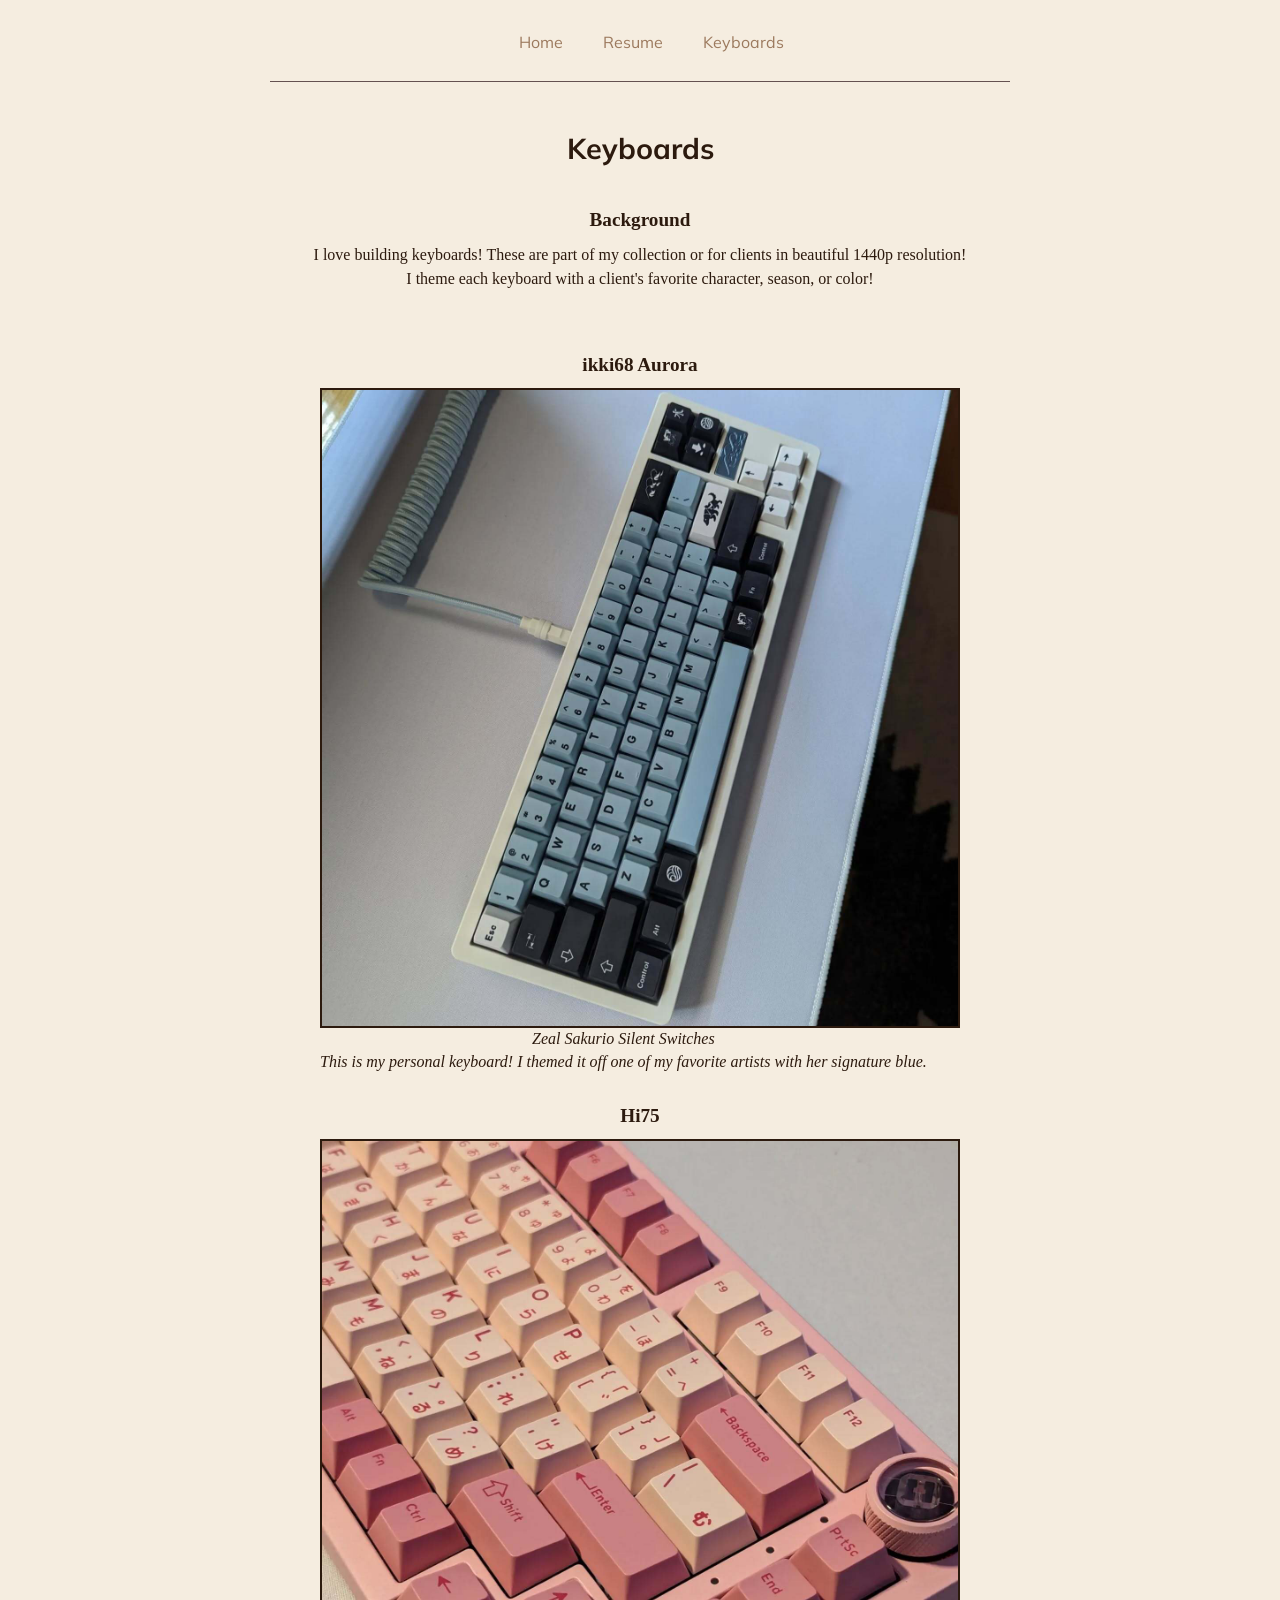
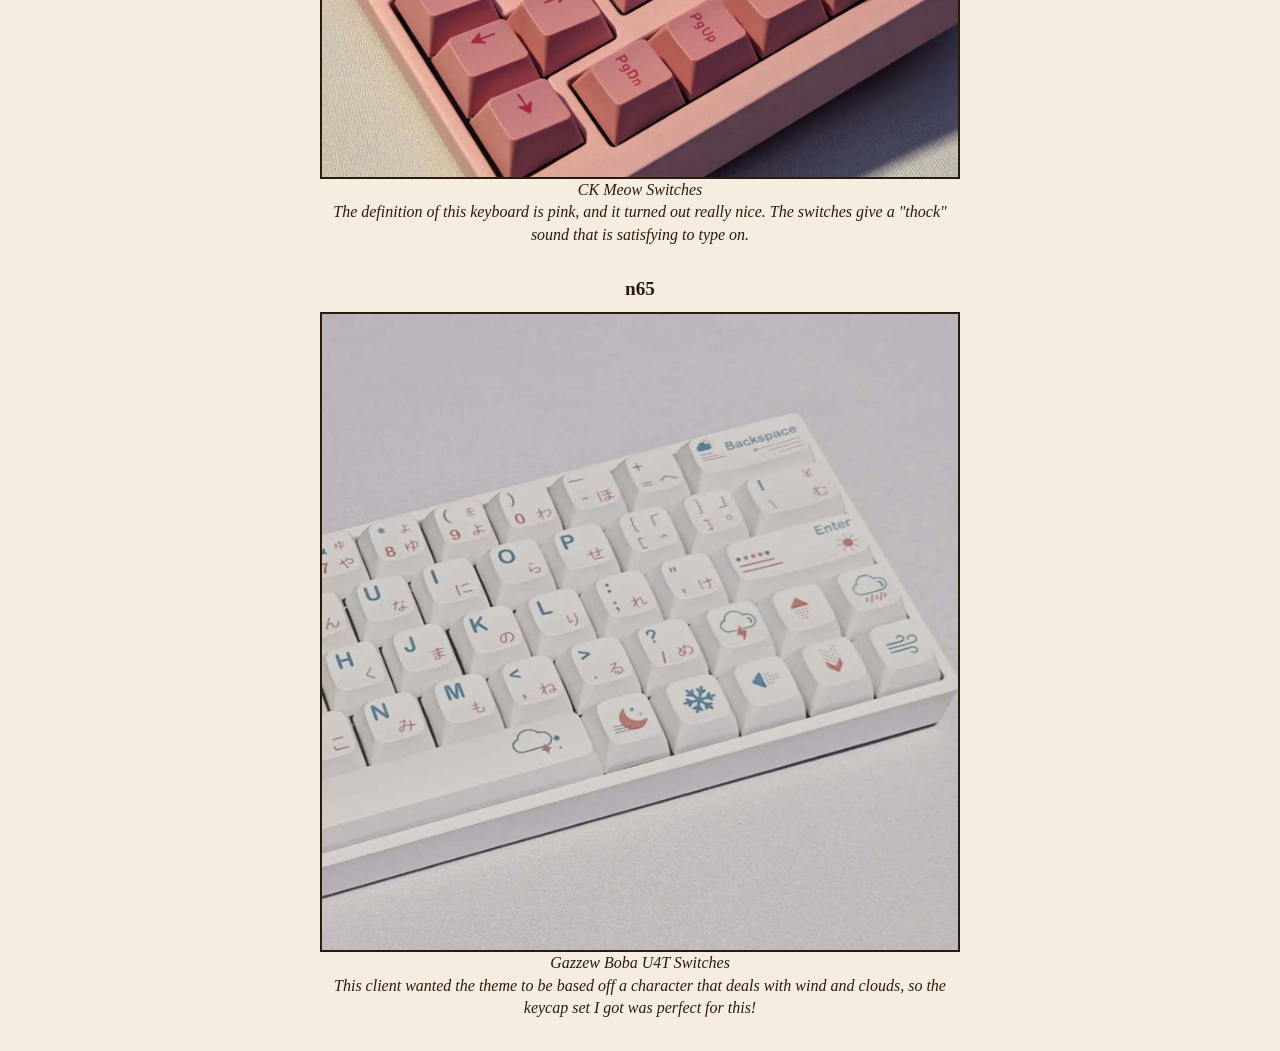
==== keyboards.html @ d9c362c8 "init from proj2" ====
<!DOCTYPE html>
<html lang="en">
<head>
  <meta charset="utf-8">
  <title>Keyboards</title>
  <link rel="stylesheet" href="css/reset.css">
  <link rel="stylesheet" href="css/style.css">
</head>
<body>
  <header>
    <nav>
      <ul>
        <li><a href="index.html">Home</a></li>
        <li><a href="resume.html">Resume</a></li>
        <li><a href="keyboards.html">Keyboards</a></li>
      </ul>
    </nav>
  </header>
  <h1>Keyboards</h1>
  <section id="info">
    <h2>Background</h2>
    <p>I love building keyboards! These are part of my collection or for clients in beautiful 1440p resolution!</p>
    <p>I theme each keyboard with a client's favorite character, season, or color!</p>
  </section>
  <section id="keyboard-pictures">
    <div class="keyboard">
      <h2>ikki68 Aurora</h2>
      <img src="images/ikki68.jpg" alt="Picture of ikki68 Aurora Mizu with Sakurio switches">
      <div class="caption">
        <p>Zeal Sakurio Silent Switches</p>
        <p>This is my personal keyboard! I themed it off one of my favorite artists with her signature blue.</p>
      </div>
    </div>
    <div class="keyboard">
      <h2>Hi75</h2>
      <img src="images/pink.jpg" alt="Picture of Hi75 with CK Meow Switches">
      <div class="caption">
        <p>CK Meow Switches</p>
        <p>The definition of this keyboard is pink, and it turned out really nice. The switches give a "thock" sound that is satisfying to type on.</p>
      </div>
    </div>
    <div class="keyboard">
      <h2>n65</h2>
      <img src="images/cloud.jpg" alt="Picture of n65 with Boba U4T Switches">
      <div class="caption">
        <p>Gazzew Boba U4T Switches</p>
        <p>This client wanted the theme to be based off a character that deals with wind and clouds, so the keycap set I got was perfect for this!</p>
      </div>
    </div>
  </section>
</body>
</html>
---- css/style.css ----
@import url('https://fonts.googleapis.com/css?family=Muli&display=swap');

html {
  box-sizing: border-box;
  margin: 0;
  padding: 0;
}

body {
  font-family: Verdana, Geneva, Tahoma, serif;
  background-color: #f5ede0;
  color: #2c1a0e;
  font-size: 1rem;
  text-align: center;
  margin: 0 auto;
}

header {
  font-family: "Muli", Verdana, Geneva, serif;
  max-width: 740px;
  margin: 2rem auto 3rem;
  border-bottom: 1px solid #645151;
  padding-bottom: 1rem;
  position: relative;
}

header nav ul {
  display: flex;
  justify-content: center;
  gap: 2.5rem;
  list-style: none;
}

header nav ul li a {
  font-size: 1rem;
  text-decoration: none;
  color: #9c7a5e;
}

header nav ul li a:hover {
  color: #2c1a0e;
}

h1 {
  font-family: "Muli", Verdana, Geneva, serif;
  font-size: 1.8rem;
  margin-bottom: 1.5rem;
}

h2 {
  font-weight: bold;
  font-size: 1.2rem;
  margin-bottom: 0.75rem;
  padding-top: 1em;
}

h3 {
  font-size: 1rem;
  font-weight: bold;
  margin-bottom: 2px;
}

h4 {
  font-size: 0.875rem;
  font-weight: normal;
  font-style: italic;
  margin: 6px 0;
}

ol, ul {
  padding-left: 1.4rem;
  margin-bottom: 0.6rem;
  text-align: left;
}

li {
  margin-bottom: 0.2rem;
}

video {
  display: block;
  margin: 0.75rem auto 0;
  max-width: 360px;
  border: 5px solid #b47e59;
}

img {
  display: block;
  max-width: 100%;
  border: 2px solid #2c1a0e;
  margin: 0 auto;
}

a {
  color: #9c7a5e;
}

a:hover {
  color: #2c1a0e;
}


/* index page styling */

#bio {
  max-width: 500px;
  margin: 0 auto 2rem;
}

#bio p {
  line-height: 1.6em;
}

#hobbies h3 {
  font-size: 1.1rem;
  font-weight: bold;
  margin-bottom: 0.5rem;
  color: #7a4f2e;
  border-bottom: 2px solid #2c1a0e;
}

.hobby {
  max-width: 500px;
  margin: 0 auto 1.5rem;
  text-align: left;
}

.hobby p {
  line-height: 1.5em;
}

.hobby ol,
.hobby ul {
  display: block;
  text-align: left;
  list-style: disc;
}

/* keyboard page styling */

.caption {
  float: left;
  max-width: 40rem;
  padding-bottom: 2em;
  font-style: italic;
  line-height: 1.4em;
}

#keyboard-pictures {
  max-width: 40rem;
  margin: 0 auto;
}

#keyboard-pictures .keyboard {
  margin-bottom: 3rem;
}

#info h2 {
  padding-top: 1em;
}

#info p {
  line-height: 1.5em;
}

/* resume page styling */

.resume-container {
  width: 740px;
  margin: 0 auto;
  text-align: left;
}

#contact {
  margin-bottom: 28px;
  padding-bottom: 15px;
  overflow: hidden;
}

#contact h1 {
  font-size: 2rem;
  font-weight: bold;
  margin-bottom: 5px;
  border-top: none;
}

#contact .contact-details {
  float: left;
  text-align: left;
  font-size: 0.875rem;
}

section {
  margin-bottom: 24px;
  padding-bottom: 20px;
}

.resume-container h2 {
  border-top: 1px solid #2c1a0e;
  padding-top: 0.75em;
  margin-bottom: 14px;
}

.work {
  margin-bottom: 16px;
  overflow: hidden;
}
 
.work:last-child {
  margin-bottom: 0;
}

.work .date {
  float: right;
  font-size: 0.875rem;
  font-style: italic;
  color: #645151;
}

#skills ul {
  list-style: disc;
  text-align: left;
  padding-left: 1.4rem;
  display: block;
}

#skills li {
  margin-bottom: 0.4rem;
}
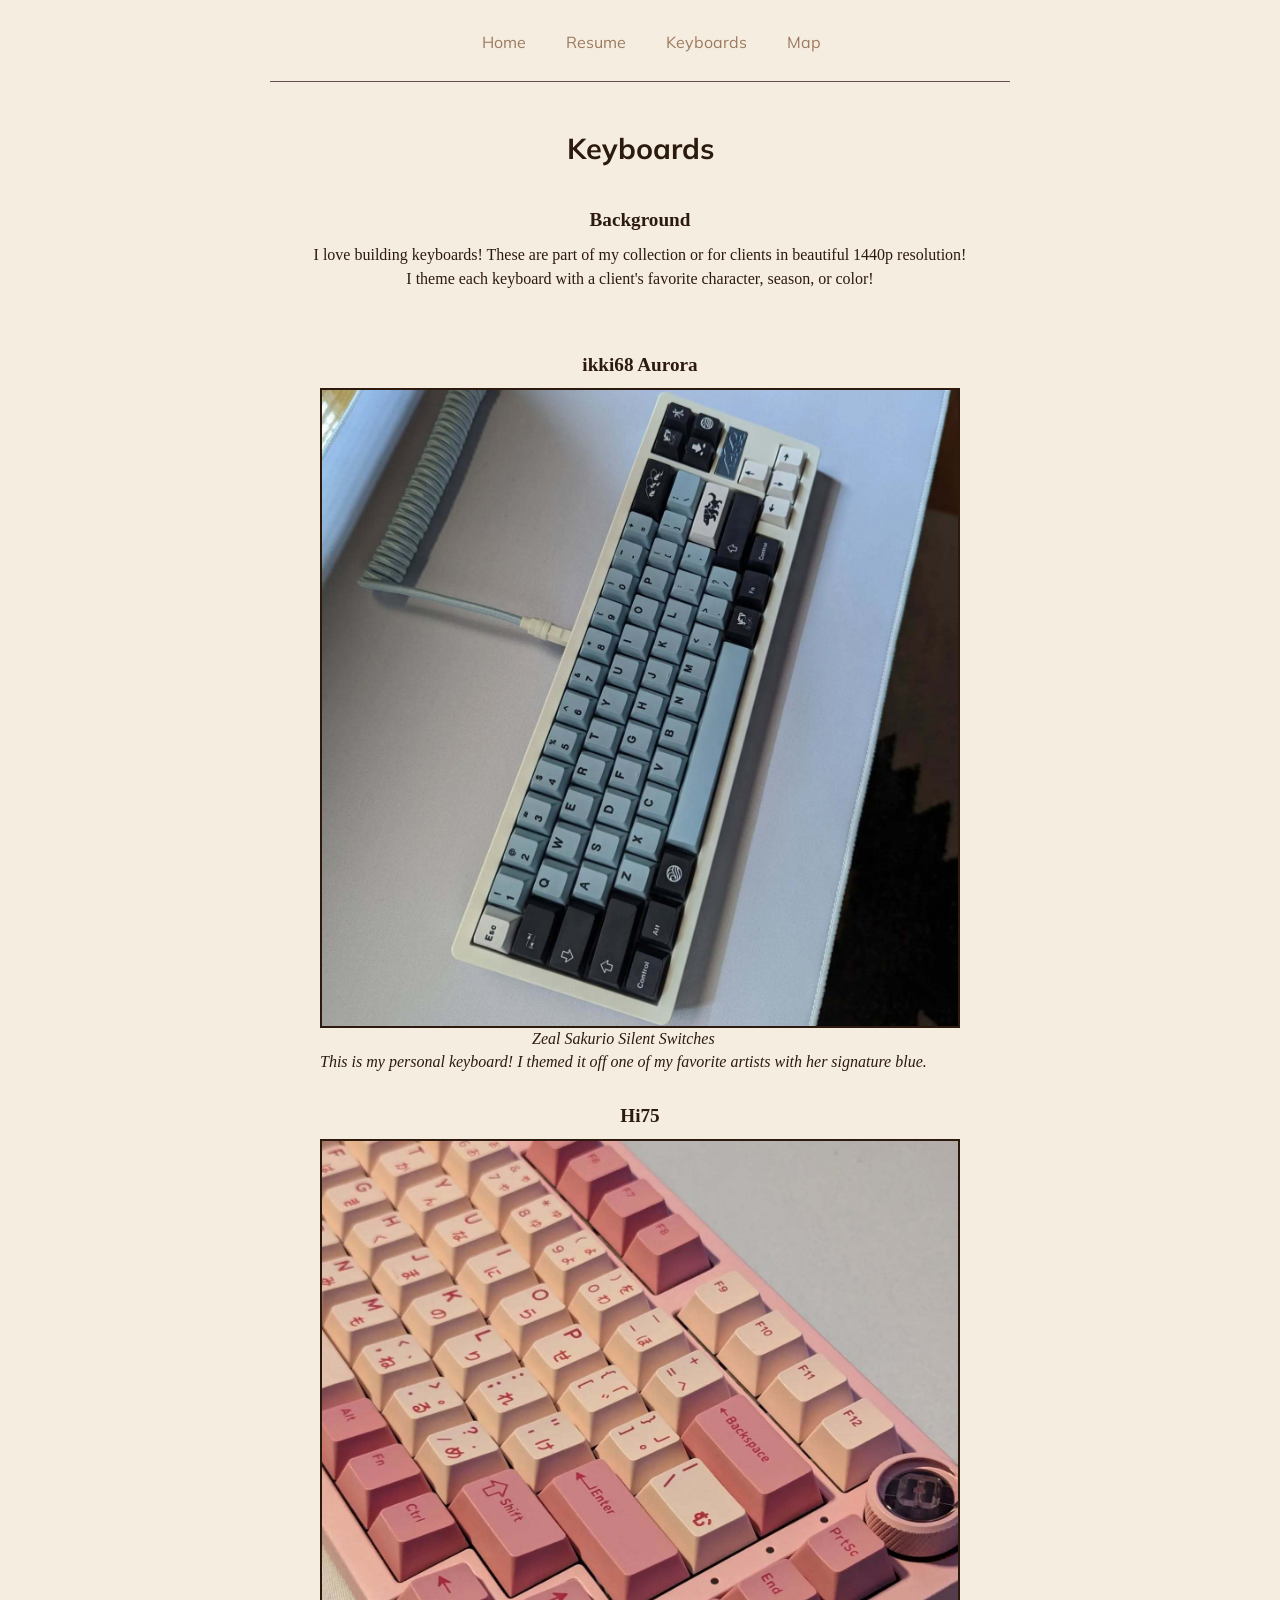
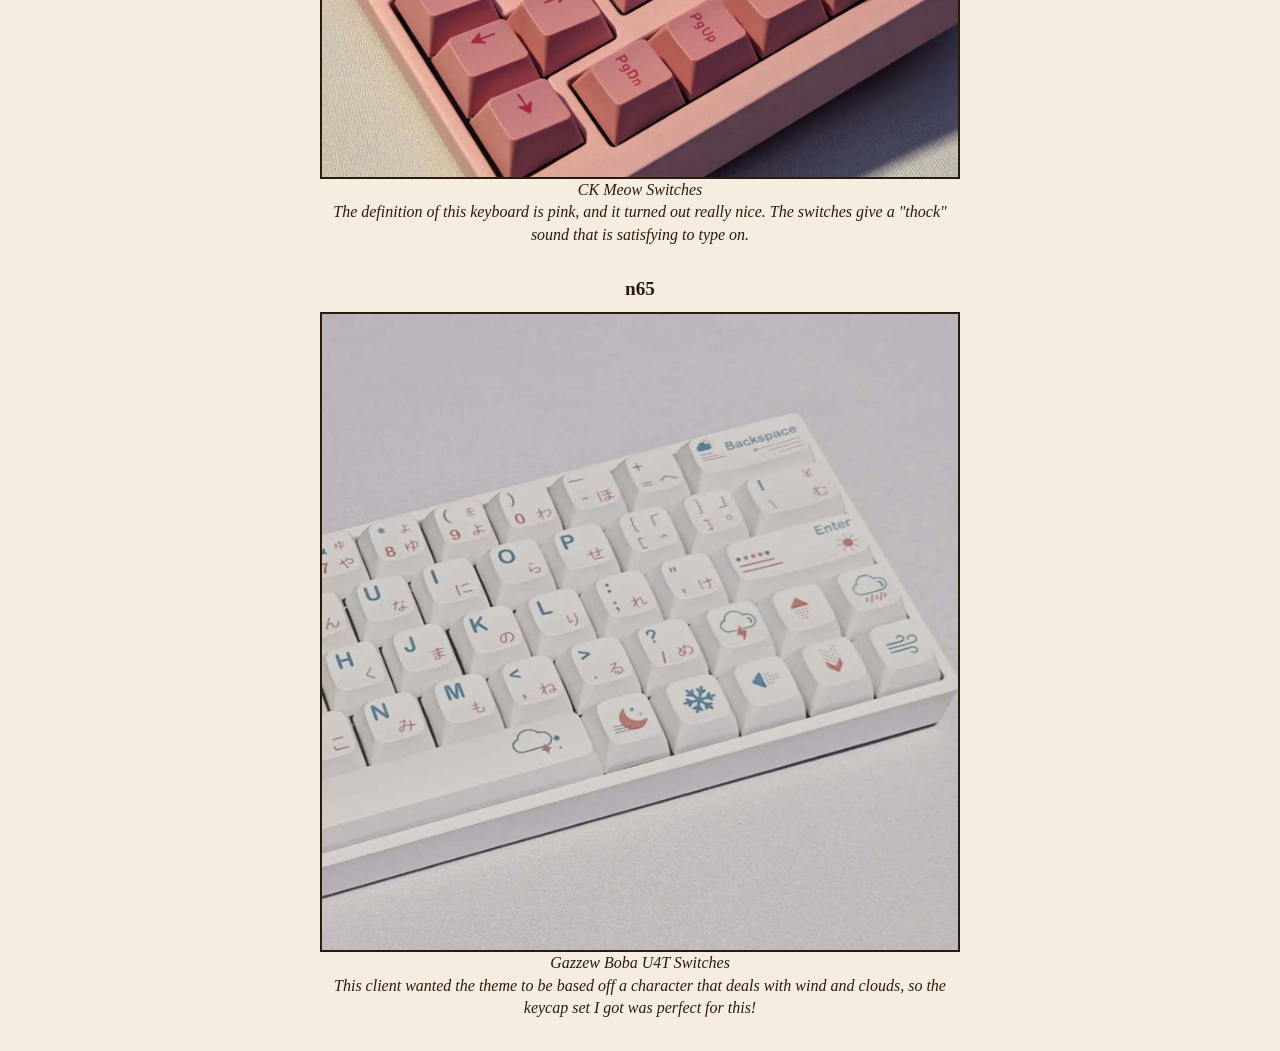
==== commit ee5dc2ed: "fixed navbar" ====
--- a/keyboards.html
+++ b/keyboards.html
@@ -5,6 +5,7 @@
   <title>Keyboards</title>
   <link rel="stylesheet" href="css/reset.css">
   <link rel="stylesheet" href="css/style.css">
+  <script src="js/main.js"></script>
 </head>
 <body>
   <header>
@@ -13,6 +14,7 @@
         <li><a href="index.html">Home</a></li>
         <li><a href="resume.html">Resume</a></li>
         <li><a href="keyboards.html">Keyboards</a></li>
+        <li><a href="map.html">Map</a></li>
       </ul>
     </nav>
   </header>
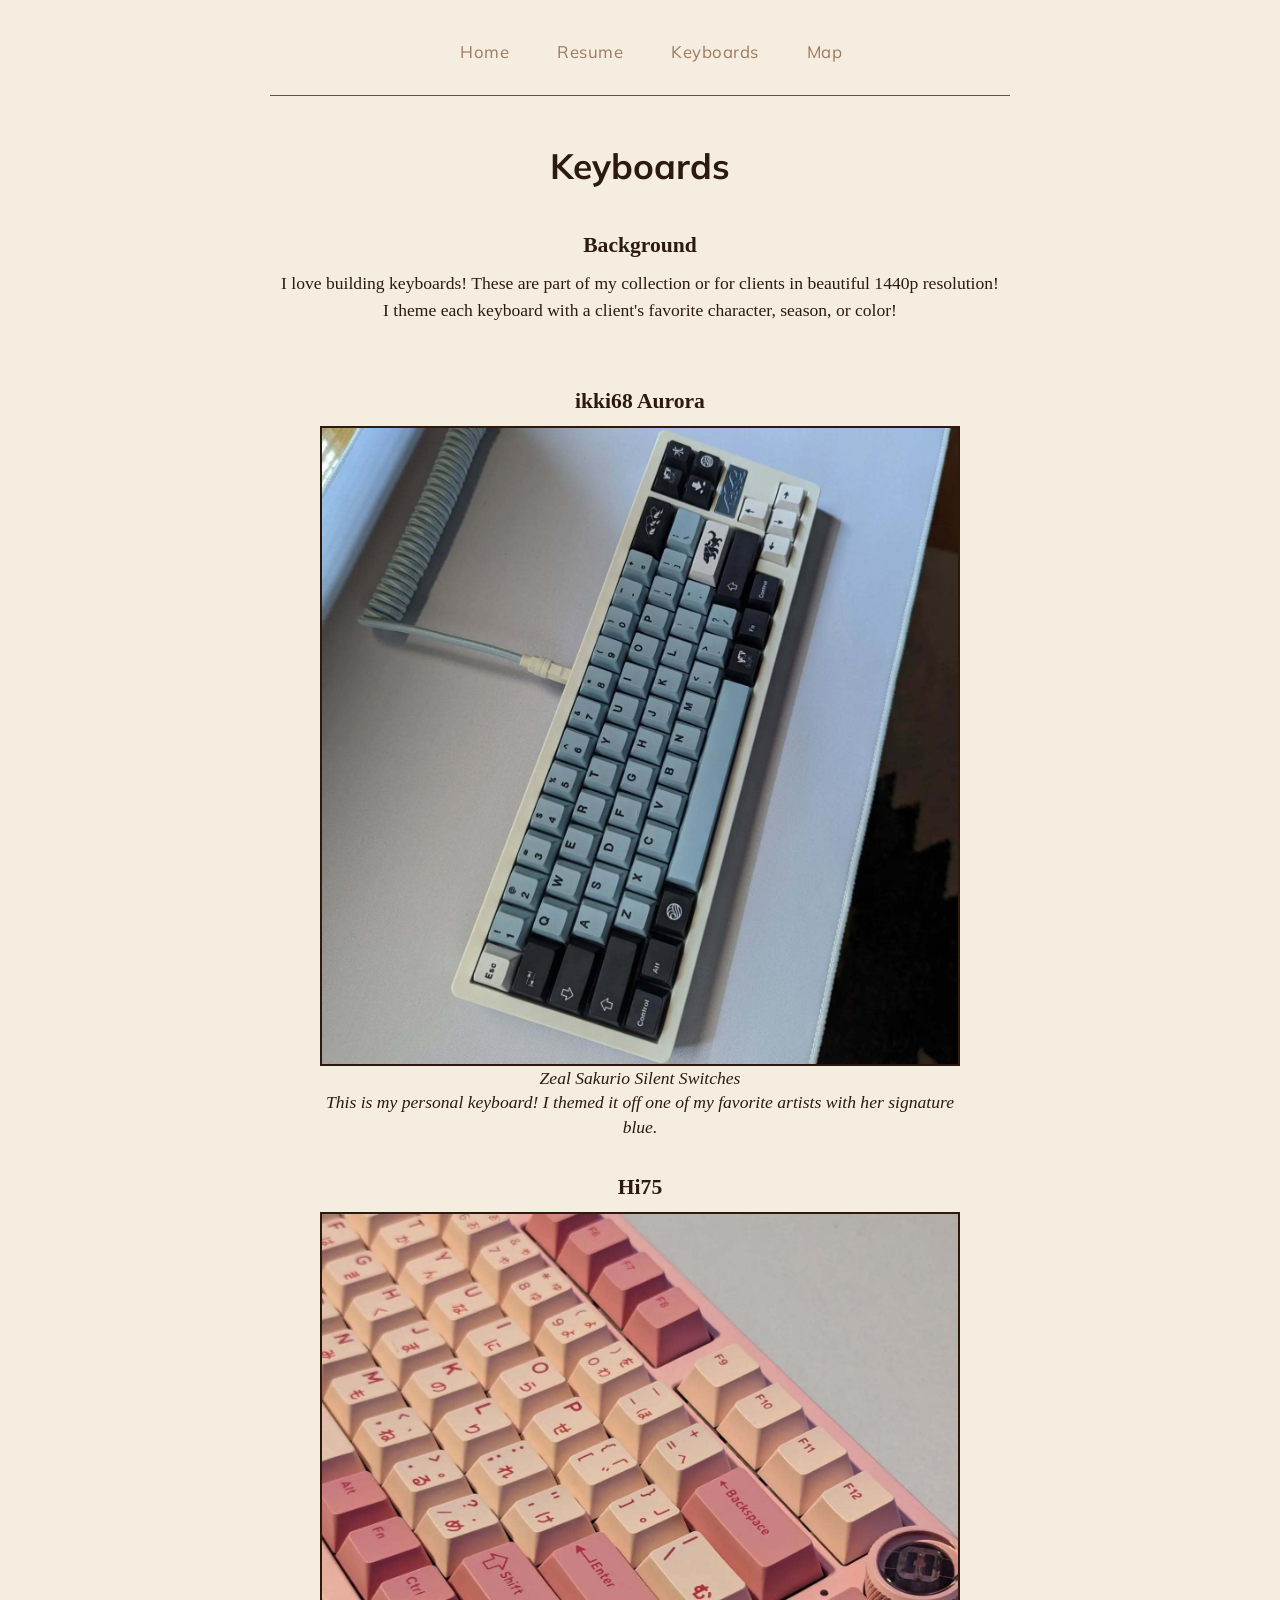
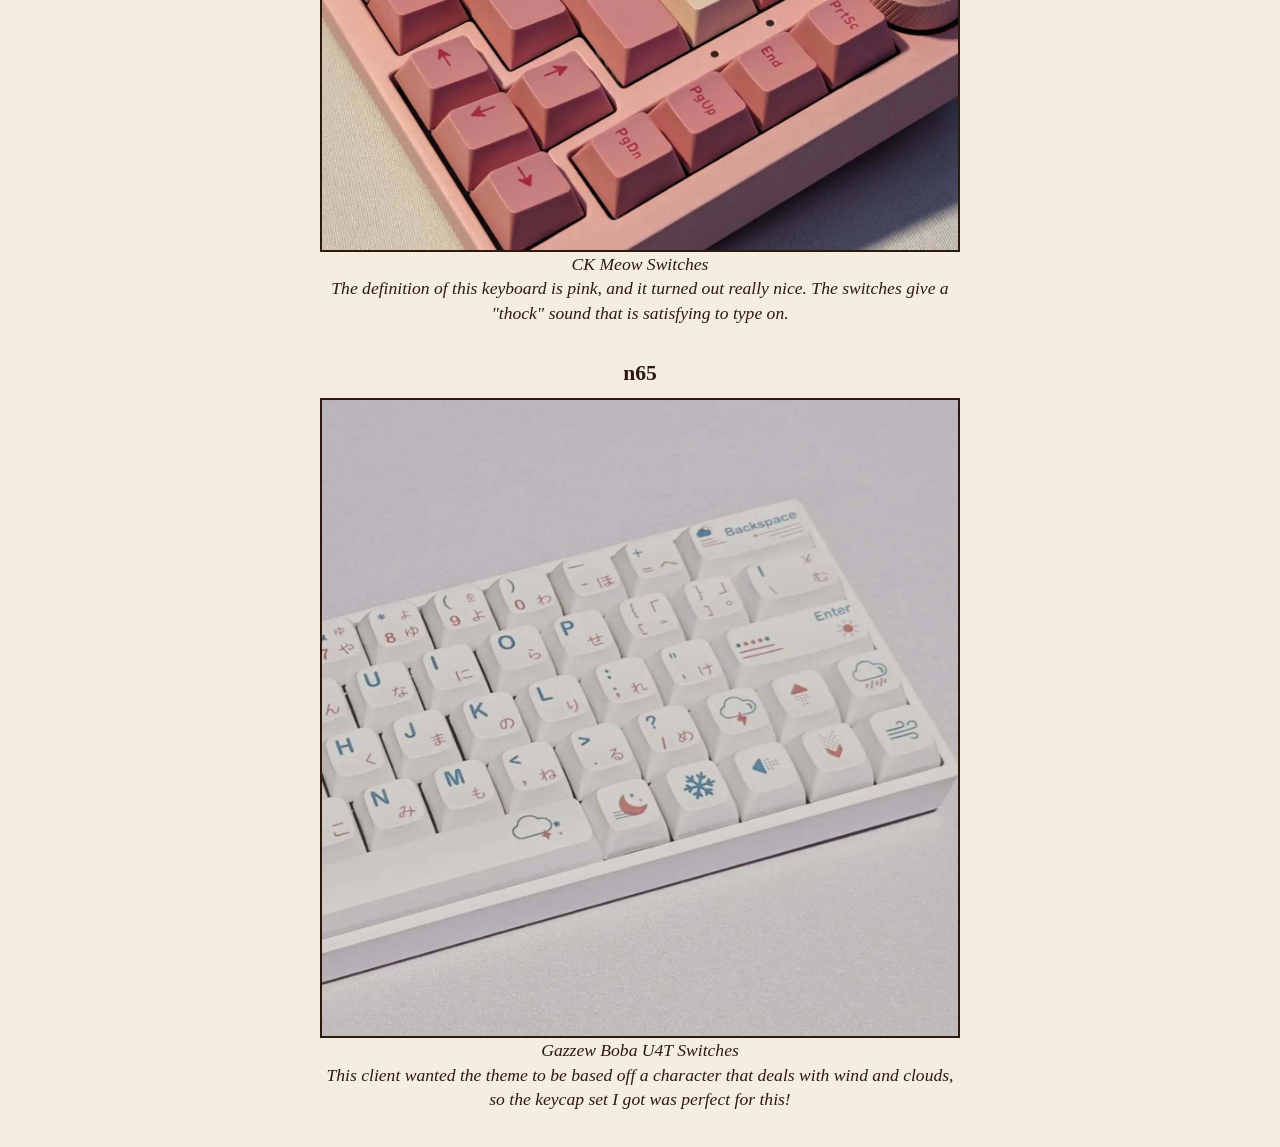
==== commit 719c9653: "rename to script" ====
--- a/keyboards.html
+++ b/keyboards.html
@@ -5,7 +5,7 @@
   <title>Keyboards</title>
   <link rel="stylesheet" href="css/reset.css">
   <link rel="stylesheet" href="css/style.css">
-  <script src="js/main.js"></script>
+  <script src="js/script.js"></script>
 </head>
 <body>
   <header>
--- a/css/style.css
+++ b/css/style.css
@@ -226,4 +226,115 @@
 
 #skills li {
   margin-bottom: 0.4rem;
+}
+
+#map-container {
+  max-width: 740px;
+  margin: 0 auto;
+  text-align: left;
+}
+
+/* styling for map page */
+
+#map-container h1 {
+  text-align: center;
+}
+
+#map-intro {
+  margin-bottom: 1.2rem;
+  line-height: 1.6em;
+  max-width: 560px;
+  margin: 0 auto 1.4rem;
+  text-align: center;
+}
+
+#map {
+  width: 100%;
+  height: 500px;
+  border: 5px solid #b47e59;
+  margin: 0 auto 1rem;
+}
+
+#info-box {
+  background: #fff8f2;
+  border: 1px solid #b47e59;
+  border-radius: 4px;
+  padding: 0.75rem 1rem;
+  min-height: 3rem;
+  margin-bottom: 1.5rem;
+  font-size: 0.9rem;
+  line-height: 1.5em;
+}
+
+/* mobile-friendly for home page */
+
+@media (min-width: 480px) {
+ 
+  body {
+    font-size: 1.05rem;
+  }
+ 
+  header {
+    margin: 2.5rem auto 3rem;
+    padding-bottom: 1.25rem;
+  }
+ 
+  header nav ul {
+    gap: 3rem;
+  }
+ 
+  #bio {
+    max-width: 420px;
+    padding: 0 1rem;
+  }
+ 
+  .hobby {
+    max-width: 420px;
+    padding: 0 1rem;
+  }
+ 
+  video {
+    max-width: 420px;
+  }
+
+}
+
+@media (min-width: 768px) {
+ 
+  body {
+    font-size: 1.1rem;
+  }
+ 
+  header nav ul li a {
+    font-size: 1.05rem;
+    letter-spacing: 0.03em;
+  }
+ 
+  h1 {
+    font-size: 2.2rem;
+  }
+ 
+  h2 {
+    font-size: 1.35rem;
+  }
+ 
+  #bio {
+    max-width: 580px;
+    padding: 0;
+  }
+ 
+  .hobby {
+    max-width: 580px;
+    padding: 0;
+  }
+ 
+  video {
+    max-width: 480px;
+    border-width: 6px;
+  }
+ 
+  #hobbies h3 {
+    font-size: 1.2rem;
+  }
+ 
 }
